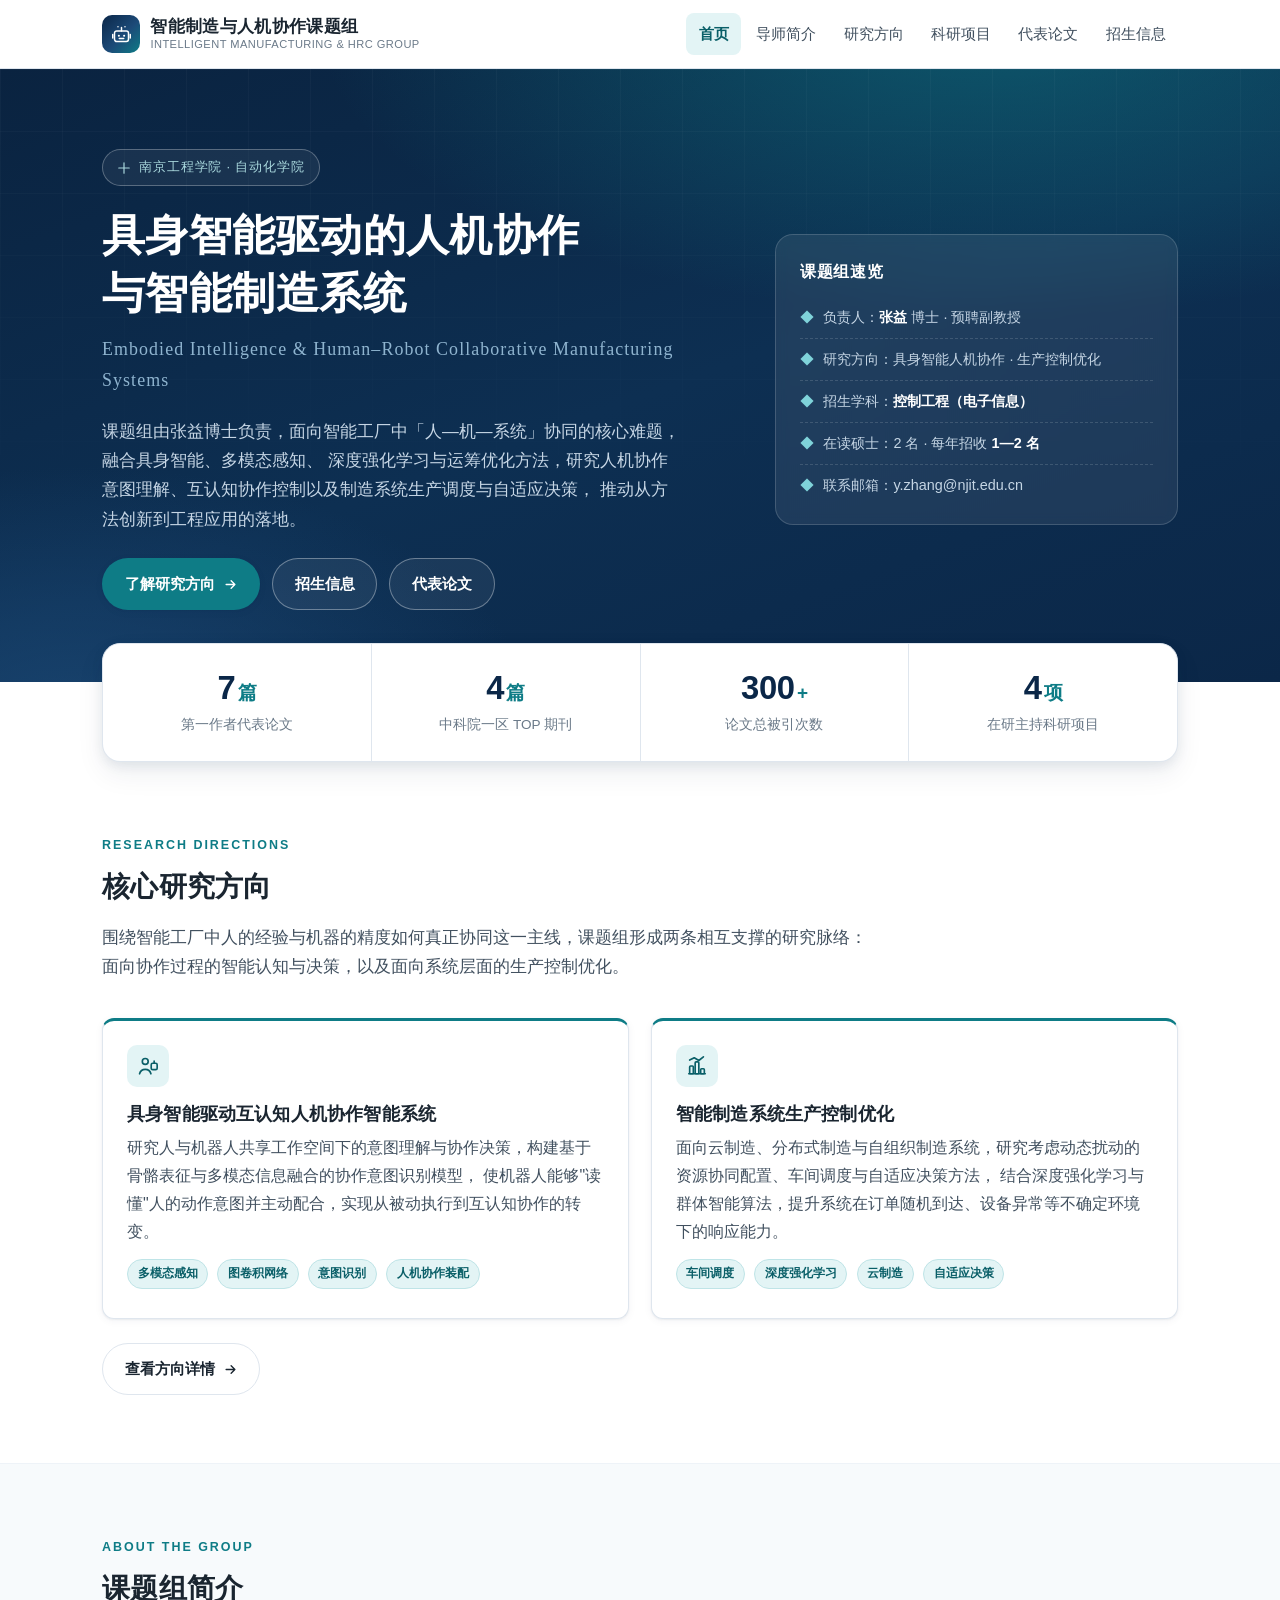
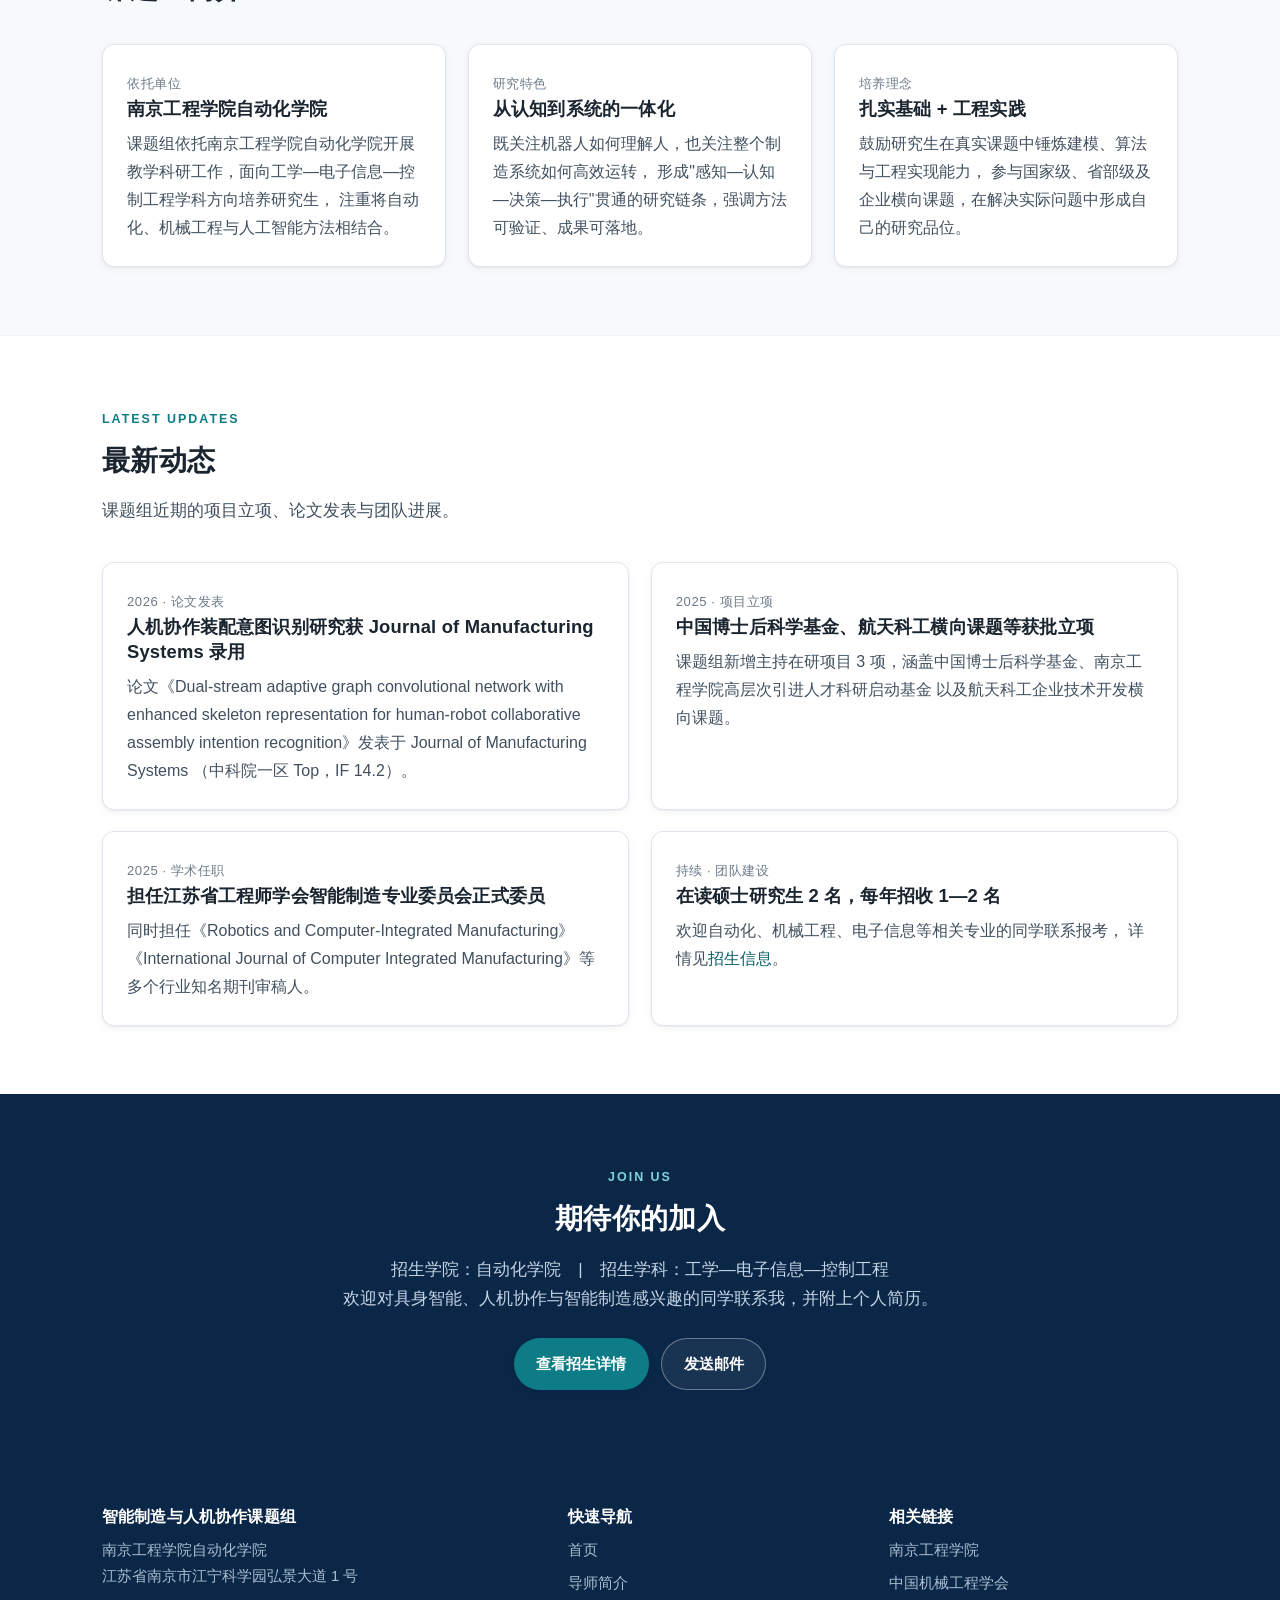
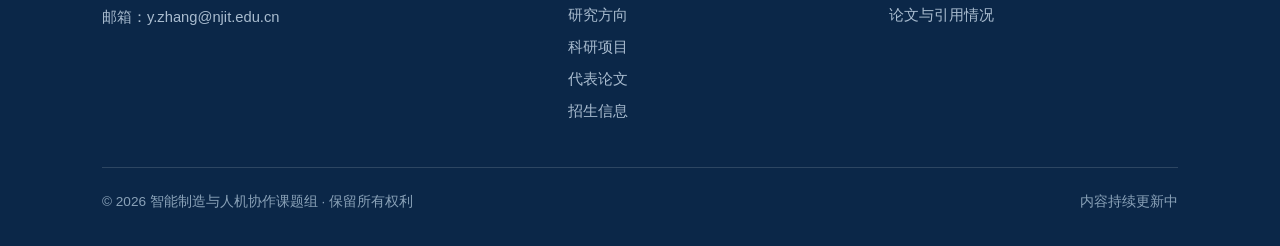
==== index.html @ e2186bc4 "初始化课题组网站：6 个页面、样式与脚本、GitHub Pages 部署配置" ====
<!DOCTYPE html>
<html lang="zh-CN">
<head>
<meta charset="UTF-8">
<meta name="viewport" content="width=device-width, initial-scale=1">
<title>智能制造与人机协作课题组 | 南京工程学院自动化学院</title>
<meta name="description" content="智能制造与人机协作课题组（南京工程学院自动化学院），面向具身智能驱动互认知人机协作智能系统与智能制造系统生产控制优化开展研究，由张益博士负责，每年招收硕士研究生1—2名。">
<meta name="keywords" content="张益,南京工程学院,自动化学院,具身智能,人机协作,智能制造,生产调度,研究生招生,控制工程">
<meta name="author" content="张益">
<link rel="icon" href="favicon.svg" type="image/svg+xml">
<meta name="theme-color" content="#0b2748">
<link rel="stylesheet" href="assets/css/style.css">
</head>
<body>

<a class="skip-link" href="#main">跳到主要内容</a>

<!-- ===================== 顶部导航 ===================== -->
<header class="site-header">
  <nav class="wrap nav" aria-label="主导航">
    <a class="brand" href="index.html">
      <span class="brand__mark" aria-hidden="true">
        <svg width="21" height="21" viewBox="0 0 24 24" fill="none" stroke="currentColor" stroke-width="1.7" stroke-linecap="round" stroke-linejoin="round">
          <rect x="4" y="8" width="16" height="12" rx="2.5"/>
          <path d="M12 8V4M8 3.2h0M16 3.2h0"/>
          <circle cx="9" cy="13.5" r="1.2" fill="currentColor" stroke="none"/>
          <circle cx="15" cy="13.5" r="1.2" fill="currentColor" stroke="none"/>
          <path d="M9.5 16.6h5"/>
          <path d="M2 12v4M22 12v4"/>
        </svg>
      </span>
      <span class="brand__text">
        <span class="brand__cn">智能制造与人机协作课题组</span>
        <span class="brand__en">Intelligent Manufacturing &amp; HRC Group</span>
      </span>
    </a>

    <button class="nav__toggle" type="button" aria-label="展开导航菜单" aria-expanded="false" aria-controls="site-menu">
      <svg width="22" height="22" viewBox="0 0 24 24" fill="none" stroke="currentColor" stroke-width="2" stroke-linecap="round" aria-hidden="true">
        <path d="M4 7h16M4 12h16M4 17h16"/>
      </svg>
    </button>

    <ul class="nav__list" id="site-menu">
      <li><a class="nav__link" href="index.html">首页</a></li>
      <li><a class="nav__link" href="advisor.html">导师简介</a></li>
      <li><a class="nav__link" href="research.html">研究方向</a></li>
      <li><a class="nav__link" href="projects.html">科研项目</a></li>
      <li><a class="nav__link" href="publications.html">代表论文</a></li>
      <li><a class="nav__link" href="join.html">招生信息</a></li>
    </ul>
  </nav>
</header>

<main id="main">

  <!-- ===================== Hero ===================== -->
  <section class="hero">
    <div class="hero__grid" aria-hidden="true"></div>
    <div class="wrap hero__inner">
      <div>
        <p class="hero__tag">
          <svg width="14" height="14" viewBox="0 0 24 24" fill="none" stroke="currentColor" stroke-width="2" stroke-linecap="round" aria-hidden="true"><path d="M12 3v18M3 12h18"/></svg>
          南京工程学院 · 自动化学院
        </p>

        <h1>具身智能驱动的人机协作<br>与智能制造系统</h1>
        <p class="hero__en">Embodied Intelligence &amp; Human–Robot Collaborative Manufacturing Systems</p>

        <p class="hero__desc">
          课题组由张益博士负责，面向智能工厂中「人—机—系统」协同的核心难题，融合具身智能、多模态感知、
          深度强化学习与运筹优化方法，研究人机协作意图理解、互认知协作控制以及制造系统生产调度与自适应决策，
          推动从方法创新到工程应用的落地。
        </p>

        <div class="btn-row">
          <a class="btn btn--primary" href="research.html">
            了解研究方向
            <svg width="15" height="15" viewBox="0 0 24 24" fill="none" stroke="currentColor" stroke-width="2.2" stroke-linecap="round" stroke-linejoin="round" aria-hidden="true"><path d="M5 12h14M13 6l6 6-6 6"/></svg>
          </a>
          <a class="btn btn--ghost" href="join.html">招生信息</a>
          <a class="btn btn--ghost" href="publications.html">代表论文</a>
        </div>
      </div>

      <aside class="hero__card" aria-label="课题组概览">
        <h2>课题组速览</h2>
        <ul>
          <li><span class="dot" aria-hidden="true">◆</span><span>负责人：<strong>张益</strong> 博士 · 预聘副教授</span></li>
          <li><span class="dot" aria-hidden="true">◆</span><span>研究方向：具身智能人机协作 · 生产控制优化</span></li>
          <li><span class="dot" aria-hidden="true">◆</span><span>招生学科：<strong>控制工程（电子信息）</strong></span></li>
          <li><span class="dot" aria-hidden="true">◆</span><span>在读硕士：2 名 · 每年招收 <strong>1—2 名</strong></span></li>
          <li><span class="dot" aria-hidden="true">◆</span><span>联系邮箱：y.zhang@njit.edu.cn</span></li>
        </ul>
      </aside>
    </div>
  </section>

  <!-- ===================== 数据条 ===================== -->
  <div class="wrap">
    <div class="stats">
      <div class="stat">
        <span class="stat__num">7<small>篇</small></span>
        <span class="stat__label">第一作者代表论文</span>
      </div>
      <div class="stat">
        <span class="stat__num">4<small>篇</small></span>
        <span class="stat__label">中科院一区 TOP 期刊</span>
      </div>
      <div class="stat">
        <span class="stat__num">300<small>+</small></span>
        <span class="stat__label">论文总被引次数</span>
      </div>
      <div class="stat">
        <span class="stat__num">4<small>项</small></span>
        <span class="stat__label">在研主持科研项目</span>
      </div>
    </div>
  </div>

  <!-- ===================== 研究方向 ===================== -->
  <section class="section" id="directions">
    <div class="wrap">
      <div class="section-head">
        <span class="eyebrow">Research Directions</span>
        <h2>核心研究方向</h2>
        <p class="lead">
          围绕智能工厂中人的经验与机器的精度如何真正协同这一主线，课题组形成两条相互支撑的研究脉络：
          面向协作过程的智能认知与决策，以及面向系统层面的生产控制优化。
        </p>
      </div>

      <div class="grid grid--2">
        <article class="card card--accent">
          <div class="card__icon" aria-hidden="true">
            <svg width="22" height="22" viewBox="0 0 24 24" fill="none" stroke="currentColor" stroke-width="1.8" stroke-linecap="round" stroke-linejoin="round">
              <circle cx="9" cy="7" r="3.2"/><path d="M2.8 20.5a6.4 6.4 0 0 1 12.4 0"/>
              <rect x="15.5" y="9" width="6.5" height="7" rx="1.6"/><path d="M18.7 9V6.5"/>
            </svg>
          </div>
          <h3>具身智能驱动互认知人机协作智能系统</h3>
          <p>
            研究人与机器人共享工作空间下的意图理解与协作决策，构建基于骨骼表征与多模态信息融合的协作意图识别模型，
            使机器人能够"读懂"人的动作意图并主动配合，实现从被动执行到互认知协作的转变。
          </p>
          <div>
            <span class="tag tag--accent">多模态感知</span>
            <span class="tag tag--accent">图卷积网络</span>
            <span class="tag tag--accent">意图识别</span>
            <span class="tag tag--accent">人机协作装配</span>
          </div>
        </article>

        <article class="card card--accent">
          <div class="card__icon" aria-hidden="true">
            <svg width="22" height="22" viewBox="0 0 24 24" fill="none" stroke="currentColor" stroke-width="1.8" stroke-linecap="round" stroke-linejoin="round">
              <path d="M3 20.5h18"/><rect x="4" y="12" width="4" height="8.5" rx="1"/>
              <rect x="10" y="7.5" width="4" height="13" rx="1"/><rect x="16" y="15" width="4" height="5.5" rx="1"/>
              <path d="M4 5.5l5-2.5 5 3 5-4"/>
            </svg>
          </div>
          <h3>智能制造系统生产控制优化</h3>
          <p>
            面向云制造、分布式制造与自组织制造系统，研究考虑动态扰动的资源协同配置、车间调度与自适应决策方法，
            结合深度强化学习与群体智能算法，提升系统在订单随机到达、设备异常等不确定环境下的响应能力。
          </p>
          <div>
            <span class="tag tag--accent">车间调度</span>
            <span class="tag tag--accent">深度强化学习</span>
            <span class="tag tag--accent">云制造</span>
            <span class="tag tag--accent">自适应决策</span>
          </div>
        </article>
      </div>

      <div class="btn-row">
        <a class="btn btn--ghost" href="research.html">
          查看方向详情
          <svg width="15" height="15" viewBox="0 0 24 24" fill="none" stroke="currentColor" stroke-width="2.2" stroke-linecap="round" stroke-linejoin="round" aria-hidden="true"><path d="M5 12h14M13 6l6 6-6 6"/></svg>
        </a>
      </div>
    </div>
  </section>

  <!-- ===================== 课题组简介 ===================== -->
  <section class="section section--soft">
    <div class="wrap">
      <div class="section-head">
        <span class="eyebrow">About the Group</span>
        <h2>课题组简介</h2>
      </div>

      <div class="grid grid--3">
        <article class="card">
          <span class="card__meta">依托单位</span>
          <h3>南京工程学院自动化学院</h3>
          <p>
            课题组依托南京工程学院自动化学院开展教学科研工作，面向工学—电子信息—控制工程学科方向培养研究生，
            注重将自动化、机械工程与人工智能方法相结合。
          </p>
        </article>

        <article class="card">
          <span class="card__meta">研究特色</span>
          <h3>从认知到系统的一体化</h3>
          <p>
            既关注机器人如何理解人，也关注整个制造系统如何高效运转，
            形成"感知—认知—决策—执行"贯通的研究链条，强调方法可验证、成果可落地。
          </p>
        </article>

        <article class="card">
          <span class="card__meta">培养理念</span>
          <h3>扎实基础 + 工程实践</h3>
          <p>
            鼓励研究生在真实课题中锤炼建模、算法与工程实现能力，
            参与国家级、省部级及企业横向课题，在解决实际问题中形成自己的研究品位。
          </p>
        </article>
      </div>
    </div>
  </section>

  <!-- ===================== 最新动态 ===================== -->
  <section class="section" id="news">
    <div class="wrap">
      <div class="section-head">
        <span class="eyebrow">Latest Updates</span>
        <h2>最新动态</h2>
        <p class="lead">课题组近期的项目立项、论文发表与团队进展。</p>
      </div>

      <div class="grid grid--2">
        <article class="card">
          <span class="card__meta">2026 · 论文发表</span>
          <h3>人机协作装配意图识别研究获 Journal of Manufacturing Systems 录用</h3>
          <p>
            论文《Dual-stream adaptive graph convolutional network with enhanced skeleton representation for
            human-robot collaborative assembly intention recognition》发表于 Journal of Manufacturing Systems
            （中科院一区 Top，IF 14.2）。
          </p>
        </article>

        <article class="card">
          <span class="card__meta">2025 · 项目立项</span>
          <h3>中国博士后科学基金、航天科工横向课题等获批立项</h3>
          <p>
            课题组新增主持在研项目 3 项，涵盖中国博士后科学基金、南京工程学院高层次引进人才科研启动基金
            以及航天科工企业技术开发横向课题。
          </p>
        </article>

        <article class="card">
          <span class="card__meta">2025 · 学术任职</span>
          <h3>担任江苏省工程师学会智能制造专业委员会正式委员</h3>
          <p>
            同时担任《Robotics and Computer-Integrated Manufacturing》《International Journal of
            Computer Integrated Manufacturing》等多个行业知名期刊审稿人。
          </p>
        </article>

        <article class="card">
          <span class="card__meta">持续 · 团队建设</span>
          <h3>在读硕士研究生 2 名，每年招收 1—2 名</h3>
          <p>
            欢迎自动化、机械工程、电子信息等相关专业的同学联系报考，
            详情见<a href="join.html">招生信息</a>。
          </p>
        </article>
      </div>
    </div>
  </section>

  <!-- ===================== 招生 CTA ===================== -->
  <section class="section section--navy">
    <div class="wrap" style="text-align:center; max-width:820px;">
      <span class="eyebrow">Join Us</span>
      <h2>期待你的加入</h2>
      <p class="lead">
        招生学院：自动化学院　|　招生学科：工学—电子信息—控制工程<br>
        欢迎对具身智能、人机协作与智能制造感兴趣的同学联系我，并附上个人简历。
      </p>
      <div class="btn-row" style="justify-content:center;">
        <a class="btn btn--primary" href="join.html">查看招生详情</a>
        <a class="btn btn--ghost" href="mailto:y.zhang@njit.edu.cn">发送邮件</a>
      </div>
    </div>
  </section>

</main>

<!-- ===================== 页脚 ===================== -->
<footer class="site-footer">
  <div class="wrap">
    <div class="footer__grid">
      <div>
        <h3>智能制造与人机协作课题组</h3>
        <p>
          南京工程学院自动化学院<br>
          江苏省南京市江宁科学园弘景大道 1 号
        </p>
        <p>
          邮箱：<a href="mailto:y.zhang@njit.edu.cn">y.zhang@njit.edu.cn</a>
        </p>
      </div>

      <div>
        <h3>快速导航</h3>
        <ul>
          <li><a href="index.html">首页</a></li>
          <li><a href="advisor.html">导师简介</a></li>
          <li><a href="research.html">研究方向</a></li>
          <li><a href="projects.html">科研项目</a></li>
          <li><a href="publications.html">代表论文</a></li>
          <li><a href="join.html">招生信息</a></li>
        </ul>
      </div>

      <div>
        <h3>相关链接</h3>
        <ul>
          <li><a href="https://www.njit.edu.cn" target="_blank" rel="noopener">南京工程学院</a></li>
          <li><a href="https://www.cmes.org" target="_blank" rel="noopener">中国机械工程学会</a></li>
          <li><a href="publications.html">论文与引用情况</a></li>
        </ul>
      </div>
    </div>

    <div class="footer__bottom">
      <span>© <span data-year>2025</span> 智能制造与人机协作课题组 · 保留所有权利</span>
      <span>内容持续更新中</span>
    </div>
  </div>
</footer>

<script src="assets/js/main.js"></script>
</body>
</html>
---- assets/css/style.css ----
/* ==========================================================================
   课题组介绍网站 — 共享样式
   ========================================================================== */

:root {
  --navy: #0b2748;
  --navy-800: #12375f;
  --navy-700: #1c4a78;
  --navy-50: #f4f8fc;
  --accent: #0e7c86;
  --accent-dark: #0a5f68;
  --accent-soft: #e3f4f5;
  --gold: #b8860b;
  --ink: #1a2530;
  --body: #41505f;
  --muted: #6b7a89;
  --line: #dfe6ee;
  --line-soft: #eef3f8;
  --bg: #ffffff;
  --bg-soft: #f7fafc;
  --radius: 12px;
  --radius-lg: 18px;
  --shadow-sm: 0 1px 2px rgba(11, 39, 72, .06), 0 2px 8px rgba(11, 39, 72, .05);
  --shadow-md: 0 4px 12px rgba(11, 39, 72, .08), 0 12px 28px rgba(11, 39, 72, .07);
  --wrap: 1120px;
  --sans: "Segoe UI", "Microsoft YaHei", "PingFang SC", "Hiragino Sans GB",
          "Helvetica Neue", Arial, sans-serif;
  --serif: "Times New Roman", "Songti SC", "SimSun", Georgia, serif;
}

* { box-sizing: border-box; }

html {
  scroll-behavior: smooth;
  scroll-padding-top: 90px;
}

body {
  margin: 0;
  font-family: var(--sans);
  font-size: 16px;
  line-height: 1.75;
  color: var(--body);
  background: var(--bg);
  -webkit-font-smoothing: antialiased;
  text-rendering: optimizeLegibility;
}

h1, h2, h3, h4 {
  color: var(--ink);
  line-height: 1.35;
  margin: 0 0 .6em;
  font-weight: 700;
  letter-spacing: .01em;
}

h1 { font-size: clamp(1.9rem, 4vw, 2.7rem); }
h2 { font-size: clamp(1.35rem, 2.4vw, 1.75rem); }
h3 { font-size: 1.15rem; }
h4 { font-size: 1rem; }

p { margin: 0 0 1em; }

a {
  color: var(--accent-dark);
  text-decoration: none;
  transition: color .18s ease;
}

a:hover { color: var(--navy-700); }

ul, ol { margin: 0 0 1em; padding-left: 1.35em; }
li { margin-bottom: .4em; }

img { max-width: 100%; height: auto; display: block; }

hr {
  border: 0;
  border-top: 1px solid var(--line);
  margin: 2.5rem 0;
}

:focus-visible {
  outline: 3px solid var(--accent);
  outline-offset: 2px;
  border-radius: 4px;
}

.skip-link {
  position: absolute;
  left: -9999px;
  top: 0;
  z-index: 999;
  background: var(--navy);
  color: #fff;
  padding: .7rem 1.1rem;
  border-radius: 0 0 8px 0;
}
.skip-link:focus { left: 0; color: #fff; }

/* ---------- 布局 ---------- */

.wrap {
  width: 100%;
  max-width: var(--wrap);
  margin: 0 auto;
  padding: 0 22px;
}

.section { padding: 4.25rem 0; }
.section--soft { background: var(--bg-soft); border-top: 1px solid var(--line-soft); border-bottom: 1px solid var(--line-soft); }
.section--navy { background: var(--navy); color: #cfdcea; }
.section--navy h1, .section--navy h2, .section--navy h3 { color: #fff; }

.section-head {
  max-width: 780px;
  margin-bottom: 2.25rem;
}

.eyebrow {
  display: inline-block;
  font-size: .78rem;
  font-weight: 700;
  letter-spacing: .16em;
  text-transform: uppercase;
  color: var(--accent);
  margin-bottom: .7rem;
}
.section--navy .eyebrow { color: #7fd3da; }

.lead {
  font-size: 1.06rem;
  color: var(--body);
}
.section--navy .lead { color: #c3d3e3; }

.section-head p:last-child { margin-bottom: 0; }

/* ---------- 顶部导航 ---------- */

.site-header {
  position: sticky;
  top: 0;
  z-index: 100;
  background: rgba(255, 255, 255, .92);
  backdrop-filter: saturate(160%) blur(10px);
  border-bottom: 1px solid var(--line);
}

.nav {
  display: flex;
  align-items: center;
  justify-content: space-between;
  gap: 1rem;
  min-height: 68px;
}

.brand {
  display: flex;
  align-items: center;
  gap: .65rem;
  color: var(--ink);
  font-weight: 700;
  flex-shrink: 0;
}
.brand:hover { color: var(--navy-700); }

.brand__mark {
  width: 38px;
  height: 38px;
  flex: 0 0 38px;
  display: grid;
  place-items: center;
  border-radius: 10px;
  background: linear-gradient(135deg, var(--navy) 0%, var(--navy-700) 55%, var(--accent) 100%);
  color: #fff;
}

.brand__text { display: flex; flex-direction: column; line-height: 1.2; }
.brand__cn { font-size: 1.06rem; letter-spacing: .02em; }
.brand__en {
  font-size: .695rem;
  font-weight: 500;
  color: var(--muted);
  letter-spacing: .04em;
  text-transform: uppercase;
}

.nav__list {
  display: flex;
  align-items: center;
  gap: .15rem;
  list-style: none;
  margin: 0;
  padding: 0;
}
.nav__list li { margin: 0; }

.nav__link {
  display: block;
  padding: .5rem .78rem;
  border-radius: 8px;
  font-size: .94rem;
  font-weight: 500;
  color: var(--body);
  white-space: nowrap;
}
.nav__link:hover { background: var(--navy-50); color: var(--navy-700); }
.nav__link[aria-current="page"] {
  color: var(--accent-dark);
  background: var(--accent-soft);
  font-weight: 700;
}

.nav__toggle {
  display: none;
  width: 44px;
  height: 44px;
  border: 1px solid var(--line);
  border-radius: 10px;
  background: #fff;
  color: var(--ink);
  cursor: pointer;
  padding: 0;
  place-items: center;
}
.nav__toggle:hover { background: var(--navy-50); }

/* ---------- 按钮 ---------- */

.btn {
  display: inline-flex;
  align-items: center;
  gap: .5rem;
  padding: .72rem 1.35rem;
  border-radius: 999px;
  font-size: .95rem;
  font-weight: 600;
  border: 1px solid transparent;
  cursor: pointer;
  transition: transform .16s ease, background .2s ease, color .2s ease, box-shadow .2s ease;
  white-space: nowrap;
}
.btn:hover { transform: translateY(-1px); }

.btn--primary { background: var(--accent); color: #fff; box-shadow: var(--shadow-sm); }
.btn--primary:hover { background: var(--accent-dark); color: #fff; box-shadow: var(--shadow-md); }

.btn--ghost { border-color: var(--line); color: var(--ink); background: #fff; }
.btn--ghost:hover { border-color: var(--accent); color: var(--accent-dark); background: var(--accent-soft); }

.section--navy .btn--ghost,
.hero .btn--ghost { border-color: rgba(255,255,255,.35); color: #fff; background: rgba(255,255,255,.06); }
.section--navy .btn--ghost:hover,
.hero .btn--ghost:hover { background: rgba(255,255,255,.16); color: #fff; border-color: rgba(255,255,255,.6); }

.btn-row { display: flex; flex-wrap: wrap; gap: .75rem; margin-top: 1.5rem; }

/* ---------- 首页 Hero ---------- */

.hero {
  position: relative;
  overflow: hidden;
  color: #dbe6f0;
  background:
    radial-gradient(1100px 480px at 78% -8%, rgba(14, 124, 134, .55) 0%, rgba(14, 124, 134, 0) 62%),
    radial-gradient(760px 420px at 6% 106%, rgba(28, 74, 120, .75) 0%, rgba(28, 74, 120, 0) 60%),
    linear-gradient(160deg, #0a2340 0%, #0d2f52 52%, #0b2748 100%);
  padding: 5rem 0 4.5rem;
}

.hero__grid {
  position: absolute;
  inset: 0;
  background-image:
    linear-gradient(rgba(255,255,255,.045) 1px, transparent 1px),
    linear-gradient(90deg, rgba(255,255,255,.045) 1px, transparent 1px);
  background-size: 62px 62px;
  mask-image: linear-gradient(180deg, rgba(0,0,0,.7), transparent 78%);
  -webkit-mask-image: linear-gradient(180deg, rgba(0,0,0,.7), transparent 78%);
  pointer-events: none;
}

.hero__inner { position: relative; display: grid; grid-template-columns: minmax(0, 1.55fr) minmax(0, 1fr); gap: 3rem; align-items: center; }

.hero__tag {
  display: inline-flex;
  align-items: center;
  gap: .5rem;
  padding: .38rem .9rem;
  margin-bottom: 1.25rem;
  border: 1px solid rgba(255,255,255,.28);
  border-radius: 999px;
  font-size: .82rem;
  letter-spacing: .06em;
  color: #a9d8dd;
  background: rgba(255,255,255,.06);
}

.hero h1 { color: #fff; margin-bottom: 1rem; }
.hero__en {
  font-family: var(--serif);
  font-size: clamp(.95rem, 1.7vw, 1.12rem);
  letter-spacing: .06em;
  color: #8fb4cf;
  margin: -.3rem 0 1.25rem;
}
.hero__desc { font-size: 1.05rem; color: #c6d6e5; max-width: 62ch; margin-bottom: 0; }

.hero__card {
  background: rgba(255,255,255,.075);
  border: 1px solid rgba(255,255,255,.16);
  border-radius: var(--radius-lg);
  padding: 1.6rem 1.5rem;
  backdrop-filter: blur(6px);
}
.hero__card h2 { font-size: 1.02rem; color: #fff; margin-bottom: .9rem; letter-spacing: .05em; }
.hero__card ul { list-style: none; margin: 0; padding: 0; }
.hero__card li {
  display: flex;
  gap: .6rem;
  align-items: flex-start;
  font-size: .9rem;
  color: #c6d6e5;
  padding: .5rem 0;
  border-bottom: 1px dashed rgba(255,255,255,.14);
  margin: 0;
}
.hero__card li:last-child { border-bottom: 0; padding-bottom: 0; }
.hero__card li strong { color: #fff; font-weight: 600; }
.hero__card .dot { color: #7fd3da; line-height: 1.75; }

/* ---------- 数据条 ---------- */

.stats {
  display: grid;
  grid-template-columns: repeat(4, minmax(0, 1fr));
  gap: 1px;
  background: var(--line);
  border: 1px solid var(--line);
  border-radius: var(--radius-lg);
  overflow: hidden;
  margin-top: -2.4rem;
  position: relative;
  z-index: 2;
  box-shadow: var(--shadow-md);
}
.stat { background: #fff; padding: 1.5rem 1.25rem; text-align: center; }
.stat__num {
  display: block;
  font-size: clamp(1.6rem, 3vw, 2.05rem);
  font-weight: 700;
  color: var(--navy);
  line-height: 1.2;
  letter-spacing: -.01em;
}
.stat__num small { font-size: .58em; font-weight: 600; color: var(--accent); margin-left: .12em; }
.stat__label { display: block; font-size: .85rem; color: var(--muted); margin-top: .35rem; }

/* 卡片内复用数据样式时，确保居中 */
.card > .stat__num,
.card > .stat__label { display: block; text-align: center; }

/* ---------- 通用卡片网格 ---------- */

.grid { display: grid; gap: 1.35rem; }
.grid--2 { grid-template-columns: repeat(2, minmax(0, 1fr)); }
.grid--3 { grid-template-columns: repeat(3, minmax(0, 1fr)); }
.grid--4 { grid-template-columns: repeat(4, minmax(0, 1fr)); }

.card {
  background: #fff;
  border: 1px solid var(--line);
  border-radius: var(--radius);
  padding: 1.5rem;
  box-shadow: var(--shadow-sm);
  transition: transform .18s ease, box-shadow .18s ease, border-color .18s ease;
}
.card:hover { transform: translateY(-3px); box-shadow: var(--shadow-md); border-color: #cfdce8; }
.card h3 { margin-bottom: .5rem; }
.card p { margin-bottom: .75rem; }
.card p:last-child, .card ul:last-child { margin-bottom: 0; }
.card__icon {
  width: 42px;
  height: 42px;
  display: grid;
  place-items: center;
  border-radius: 10px;
  background: var(--accent-soft);
  color: var(--accent-dark);
  margin-bottom: .9rem;
}
.card--accent { border-top: 3px solid var(--accent); }

.card__meta {
  font-size: .82rem;
  color: var(--muted);
  letter-spacing: .04em;
  text-transform: uppercase;
  margin-bottom: .35rem;
}

.tag {
  display: inline-block;
  padding: .2rem .6rem;
  margin: 0 .3rem .35rem 0;
  border-radius: 999px;
  font-size: .76rem;
  font-weight: 600;
  background: var(--navy-50);
  color: var(--navy-700);
  border: 1px solid #dbe6f1;
}
.tag--accent { background: var(--accent-soft); color: var(--accent-dark); border-color: #bfe4e7; }
.tag--gold { background: #fdf6e3; color: #8a6508; border-color: #f0e0b4; }

/* ---------- 页面标题区 ---------- */

.page-hero {
  background:
    radial-gradient(820px 320px at 84% -20%, rgba(14,124,134,.45), rgba(14,124,134,0) 65%),
    linear-gradient(150deg, #0a2340 0%, #12375f 100%);
  color: #cfdcea;
  padding: 3.6rem 0 3rem;
}
.page-hero h1 { color: #fff; margin-bottom: .55rem; }
.page-hero p { color: #b9cbdd; font-size: 1.03rem; margin-bottom: 0; max-width: 70ch; }
.page-hero .eyebrow { color: #7fd3da; }

.crumb { font-size: .85rem; color: #8fb4cf; margin-bottom: 1rem; }
.crumb a { color: #8fb4cf; }
.crumb a:hover { color: #fff; }

/* ---------- 导师简介 ---------- */

.profile { display: grid; grid-template-columns: minmax(0, 1fr) 290px; gap: 3rem; align-items: start; }

.profile__name { display: flex; align-items: baseline; flex-wrap: wrap; gap: .8rem; margin-bottom: .35rem; }
.profile__name h1 { margin: 0; }
.profile__name span { font-size: 1rem; color: var(--muted); letter-spacing: .05em; }
.profile__title { font-size: 1.05rem; font-weight: 600; color: var(--accent-dark); margin-bottom: 1.35rem; }

.aside-card {
  border: 1px solid var(--line);
  border-radius: var(--radius);
  padding: 1.35rem;
  background: var(--bg-soft);
  margin-bottom: 1.25rem;
}
.aside-card h3 {
  font-size: .82rem;
  letter-spacing: .14em;
  text-transform: uppercase;
  color: var(--muted);
  margin-bottom: .85rem;
}
.aside-card ul { list-style: none; margin: 0; padding: 0; }
.aside-card li {
  font-size: .9rem;
  padding: .45rem 0;
  border-bottom: 1px dashed var(--line);
  margin: 0;
  display: grid;
  grid-template-columns: auto minmax(0, 1fr);
  gap: .8rem;
}
.aside-card li:last-child { border-bottom: 0; padding-bottom: 0; }
.aside-card li > span:first-child { color: var(--muted); white-space: nowrap; }
.aside-card li > span:last-child { text-align: right; color: var(--ink); }

/* ---------- 时间轴 ---------- */

.timeline { list-style: none; margin: 0; padding: 0 0 0 1.5rem; border-left: 2px solid var(--line); }
.timeline li { position: relative; padding: 0 0 1.5rem 1.35rem; margin: 0; }
.timeline li:last-child { padding-bottom: 0; }
.timeline li::before {
  content: "";
  position: absolute;
  left: -1.95rem;
  top: .55rem;
  width: 11px;
  height: 11px;
  border-radius: 50%;
  background: #fff;
  border: 3px solid var(--accent);
}
.timeline__year { display: block; font-weight: 700; color: var(--navy); font-size: .92rem; letter-spacing: .03em; }
.timeline__text { display: block; font-size: .95rem; }
.timeline__text em { color: var(--muted); font-style: normal; font-size: .88rem; }

/* ---------- 论文列表 ---------- */

.pub-filters {
  display: flex;
  flex-wrap: wrap;
  gap: .5rem;
  margin-bottom: 1.75rem;
}

.pub-list { list-style: none; margin: 0; padding: 0; counter-reset: pub; }

.pub {
  counter-increment: pub;
  position: relative;
  padding: 1.35rem 1.5rem 1.35rem 3.6rem;
  border: 1px solid var(--line);
  border-radius: var(--radius);
  background: #fff;
  margin-bottom: 1rem;
  box-shadow: var(--shadow-sm);
  transition: border-color .18s ease, box-shadow .18s ease;
}
.pub:hover { border-color: #cfdce8; box-shadow: var(--shadow-md); }
.pub::before {
  content: "[" counter(pub) "]";
  position: absolute;
  left: 1.4rem;
  top: 1.35rem;
  font-family: var(--serif);
  font-weight: 700;
  color: var(--accent);
  font-size: .95rem;
}

.pub__title { font-weight: 600; color: var(--ink); display: block; margin-bottom: .35rem; }
.pub__authors { display: block; font-size: .92rem; color: var(--body); margin-bottom: .3rem; }
.pub__authors b { color: var(--navy); font-weight: 700; }
.pub__venue { display: block; font-size: .92rem; color: var(--muted); font-style: italic; margin-bottom: .55rem; }
.pub__badges { display: flex; flex-wrap: wrap; gap: .35rem; }

/* ---------- 项目 ---------- */

.proj-list { display: grid; gap: 1rem; }
.proj {
  display: grid;
  grid-template-columns: 88px minmax(0, 1fr);
  gap: 1.35rem;
  align-items: start;
  padding: 1.35rem 1.5rem;
  border: 1px solid var(--line);
  border-radius: var(--radius);
  background: #fff;
  box-shadow: var(--shadow-sm);
}
.proj__no {
  font-family: var(--serif);
  font-size: 1.5rem;
  font-weight: 700;
  color: #cddbe8;
  line-height: 1;
  padding-top: .2rem;
  letter-spacing: -.02em;
}
.proj__title { font-weight: 600; color: var(--ink); font-size: 1.05rem; margin-bottom: .5rem; }
.proj__meta { display: flex; flex-wrap: wrap; gap: .35rem; }
.proj--done .proj__no { color: #d9e2ea; }
.proj--done .proj__title { color: #47576a; }

/* ---------- 招生 ---------- */

.callout {
  border: 1px solid #bfe4e7;
  background: linear-gradient(180deg, #f0fbfb 0%, #ffffff 100%);
  border-left: 4px solid var(--accent);
  border-radius: var(--radius);
  padding: 1.75rem;
}
.callout h3 { margin-bottom: .6rem; }

.email {
  display: inline-flex;
  align-items: center;
  gap: .5rem;
  font-family: var(--serif);
  font-size: 1.08rem;
  font-weight: 700;
  letter-spacing: .02em;
  color: var(--navy);
  background: #fff;
  border: 1px solid var(--line);
  border-radius: 999px;
  padding: .6rem 1.2rem;
  margin-top: .5rem;
}
.email:hover { border-color: var(--accent); color: var(--accent-dark); background: var(--accent-soft); }

.checklist { list-style: none; margin: 1.25rem 0 0; padding: 0; }
.checklist li { position: relative; padding-left: 1.75rem; margin-bottom: .6rem; }
.checklist li::before {
  content: "";
  position: absolute;
  left: .25rem;
  top: .62rem;
  width: .5rem;
  height: .5rem;
  border-radius: 50%;
  background: var(--accent);
}

/* ---------- 提示条 ---------- */

.note {
  border: 1px dashed #d8c48a;
  background: #fffdf5;
  border-radius: var(--radius);
  padding: 1rem 1.25rem;
  font-size: .92rem;
  color: #6b5a2a;
}
.note strong { color: #8a6508; }

/* ---------- 页脚 ---------- */

.site-footer {
  background: var(--navy);
  color: #a9bccf;
  padding: 3rem 0 2rem;
  font-size: .92rem;
}
.site-footer h3 { color: #fff; font-size: 1rem; margin-bottom: .7rem; }
.footer__grid { display: grid; grid-template-columns: minmax(0, 1.5fr) minmax(0, 1fr) minmax(0, 1fr); gap: 2rem; }
.site-footer a { color: #a9bccf; }
.site-footer a:hover { color: #fff; }
.site-footer ul { list-style: none; margin: 0; padding: 0; }
.site-footer li { margin-bottom: .4rem; }
.footer__bottom {
  margin-top: 2.25rem;
  padding-top: 1.35rem;
  border-top: 1px solid rgba(255,255,255,.14);
  display: flex;
  flex-wrap: wrap;
  gap: .6rem 1.2rem;
  justify-content: space-between;
  font-size: .85rem;
  color: #8aa2b8;
}

/* ---------- 响应式 ---------- */

@media (max-width: 1000px) {
  .hero__inner { grid-template-columns: 1fr; gap: 2rem; }
  .profile { grid-template-columns: 1fr; gap: 2rem; }
  .grid--4 { grid-template-columns: repeat(2, minmax(0, 1fr)); }
}

@media (max-width: 860px) {
  .nav__toggle { display: grid; }

  .nav__list {
    position: absolute;
    left: 0;
    right: 0;
    top: 100%;
    flex-direction: column;
    align-items: stretch;
    gap: 0;
    padding: .5rem 14px 1rem;
    background: #fff;
    border-bottom: 1px solid var(--line);
    box-shadow: var(--shadow-md);
    display: none;
  }
  .nav__list.is-open { display: flex; }
  .nav__link { padding: .75rem .8rem; font-size: 1rem; }

  .stats { grid-template-columns: repeat(2, minmax(0, 1fr)); margin-top: -1.6rem; }
  .grid--2, .grid--3 { grid-template-columns: 1fr; }
  .footer__grid { grid-template-columns: 1fr; gap: 1.5rem; }
  .section { padding: 3rem 0; }
  .hero { padding: 3.5rem 0 3.5rem; }
  .page-hero { padding: 2.6rem 0 2.2rem; }
}

@media (max-width: 560px) {
  body { font-size: 15.5px; }
  .grid--4 { grid-template-columns: 1fr; }
  .proj { grid-template-columns: 1fr; gap: .5rem; }
  .proj__no { font-size: 1.15rem; padding-top: 0; }
  .pub { padding: 3.1rem 1.15rem 1.25rem; }
  .pub::before { top: 1.1rem; left: 1.15rem; }
  .brand__en { display: none; }
}

@media print {
  .site-header, .site-footer, .nav__toggle, .btn-row, .pub-filters { display: none !important; }
  body { font-size: 12pt; color: #000; }
  .card, .pub, .proj { box-shadow: none; break-inside: avoid; }
}
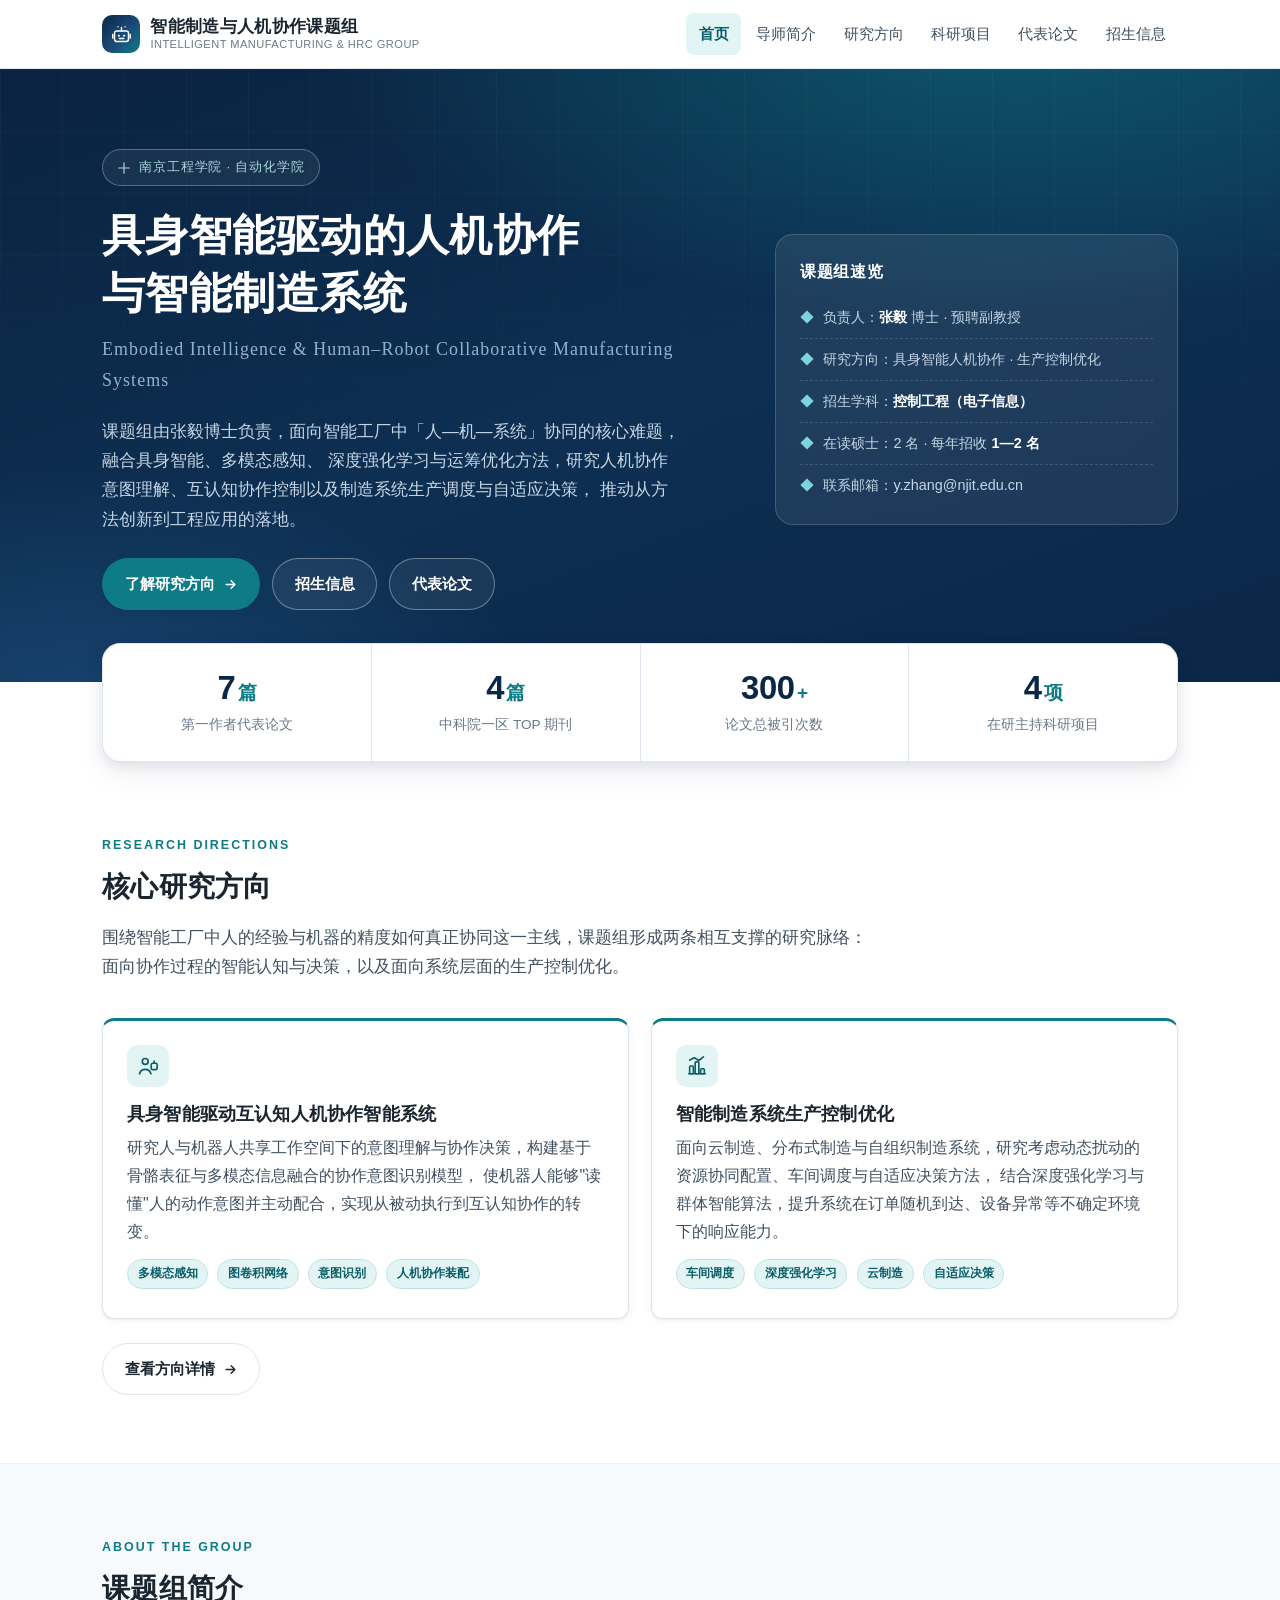
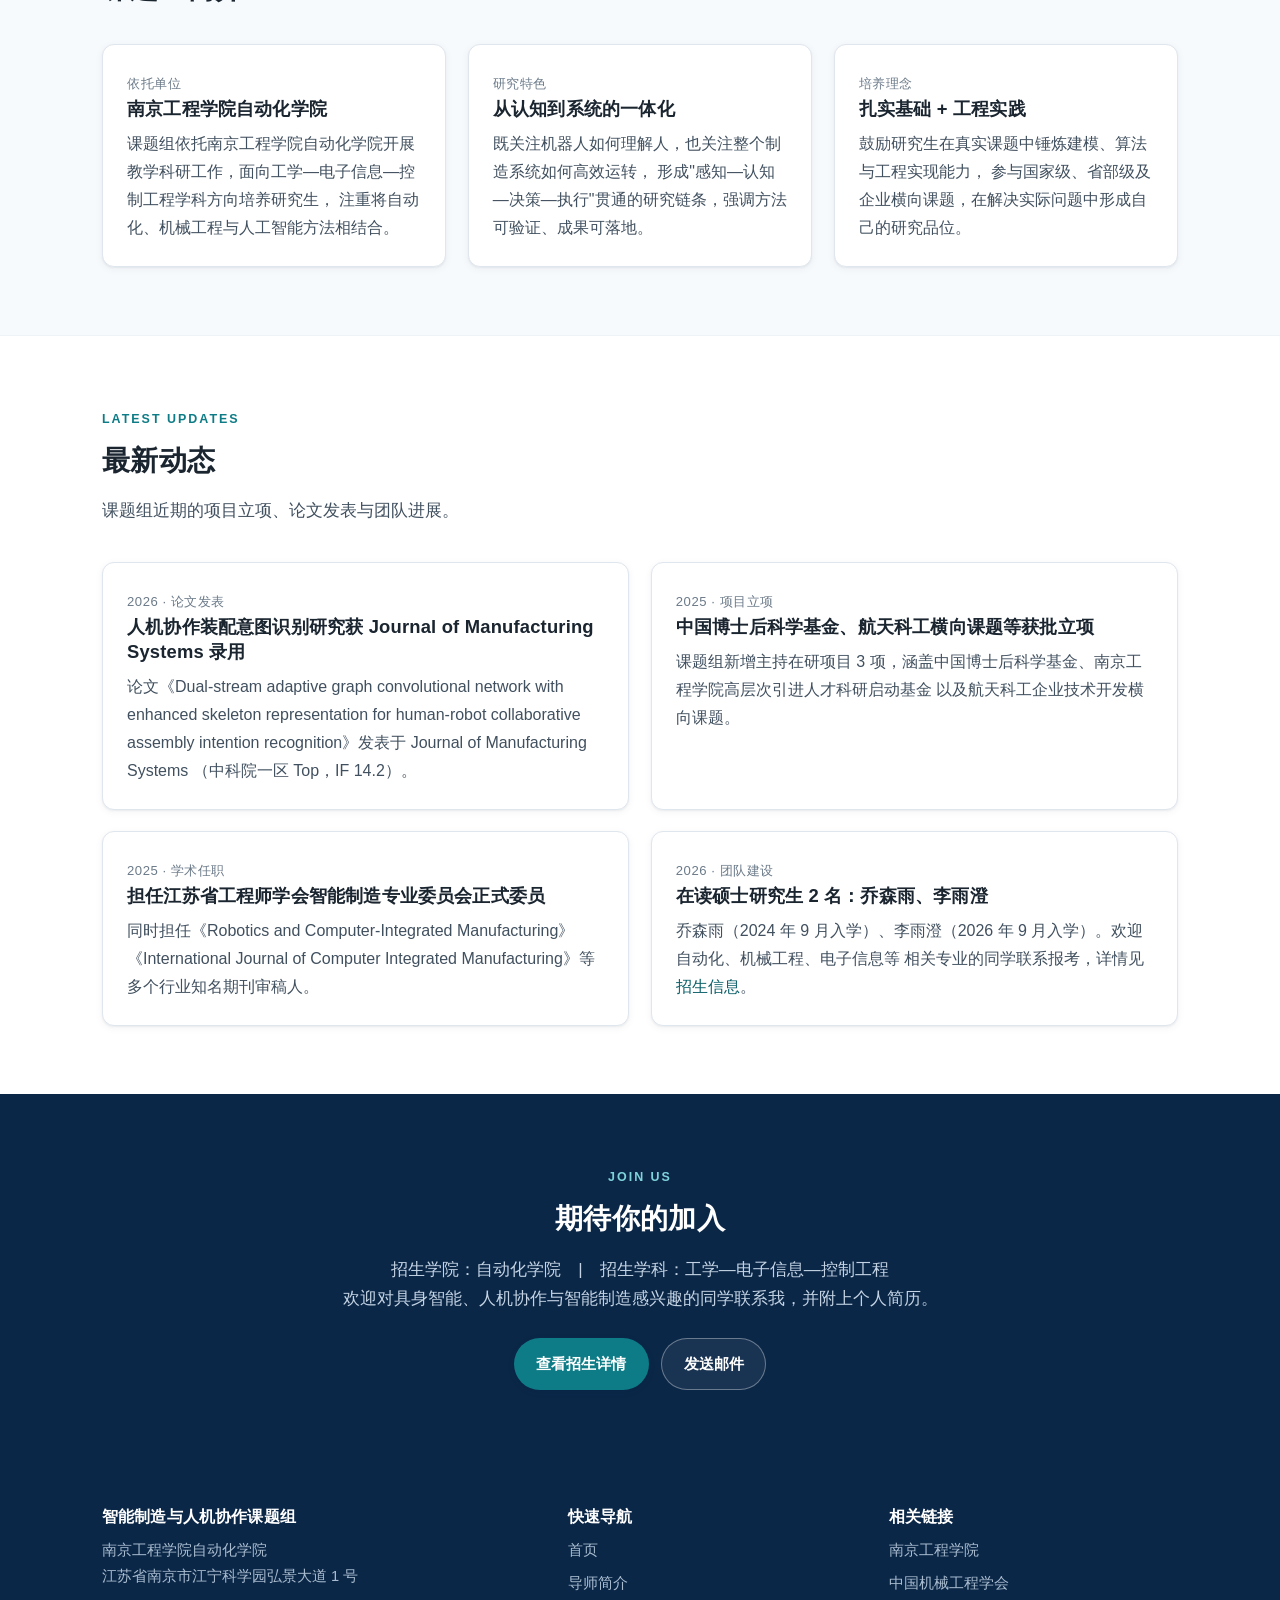
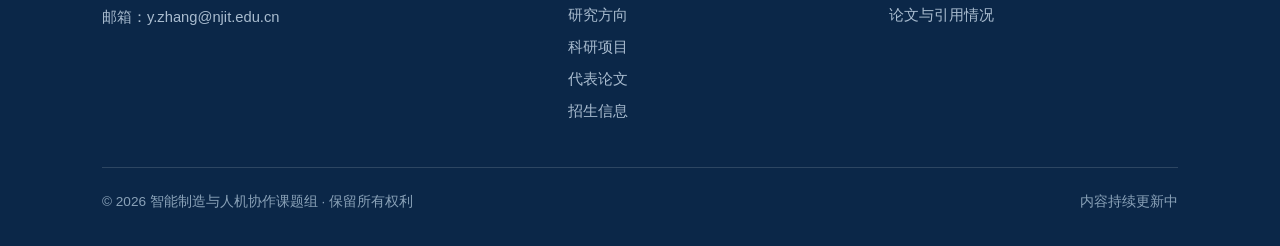
==== commit 5abc8c57: "更正导师姓名为张毅，补充在读研究生信息（乔森雨、李雨澄）" ====
--- a/index.html
+++ b/index.html
@@ -4,9 +4,9 @@
 <meta charset="UTF-8">
 <meta name="viewport" content="width=device-width, initial-scale=1">
 <title>智能制造与人机协作课题组 | 南京工程学院自动化学院</title>
-<meta name="description" content="智能制造与人机协作课题组（南京工程学院自动化学院），面向具身智能驱动互认知人机协作智能系统与智能制造系统生产控制优化开展研究，由张益博士负责，每年招收硕士研究生1—2名。">
-<meta name="keywords" content="张益,南京工程学院,自动化学院,具身智能,人机协作,智能制造,生产调度,研究生招生,控制工程">
-<meta name="author" content="张益">
+<meta name="description" content="智能制造与人机协作课题组（南京工程学院自动化学院），面向具身智能驱动互认知人机协作智能系统与智能制造系统生产控制优化开展研究，由张毅博士负责，每年招收硕士研究生1—2名。">
+<meta name="keywords" content="张毅,南京工程学院,自动化学院,具身智能,人机协作,智能制造,生产调度,研究生招生,控制工程">
+<meta name="author" content="张毅">
 <link rel="icon" href="favicon.svg" type="image/svg+xml">
 <meta name="theme-color" content="#0b2748">
 <link rel="stylesheet" href="assets/css/style.css">
@@ -68,7 +68,7 @@
         <p class="hero__en">Embodied Intelligence &amp; Human–Robot Collaborative Manufacturing Systems</p>
 
         <p class="hero__desc">
-          课题组由张益博士负责，面向智能工厂中「人—机—系统」协同的核心难题，融合具身智能、多模态感知、
+          课题组由张毅博士负责，面向智能工厂中「人—机—系统」协同的核心难题，融合具身智能、多模态感知、
           深度强化学习与运筹优化方法，研究人机协作意图理解、互认知协作控制以及制造系统生产调度与自适应决策，
           推动从方法创新到工程应用的落地。
         </p>
@@ -86,7 +86,7 @@
       <aside class="hero__card" aria-label="课题组概览">
         <h2>课题组速览</h2>
         <ul>
-          <li><span class="dot" aria-hidden="true">◆</span><span>负责人：<strong>张益</strong> 博士 · 预聘副教授</span></li>
+          <li><span class="dot" aria-hidden="true">◆</span><span>负责人：<strong>张毅</strong> 博士 · 预聘副教授</span></li>
           <li><span class="dot" aria-hidden="true">◆</span><span>研究方向：具身智能人机协作 · 生产控制优化</span></li>
           <li><span class="dot" aria-hidden="true">◆</span><span>招生学科：<strong>控制工程（电子信息）</strong></span></li>
           <li><span class="dot" aria-hidden="true">◆</span><span>在读硕士：2 名 · 每年招收 <strong>1—2 名</strong></span></li>
@@ -260,11 +260,11 @@
         </article>
 
         <article class="card">
-          <span class="card__meta">持续 · 团队建设</span>
-          <h3>在读硕士研究生 2 名，每年招收 1—2 名</h3>
-          <p>
-            欢迎自动化、机械工程、电子信息等相关专业的同学联系报考，
-            详情见<a href="join.html">招生信息</a>。
+          <span class="card__meta">2026 · 团队建设</span>
+          <h3>在读硕士研究生 2 名：乔森雨、李雨澄</h3>
+          <p>
+            乔森雨（2024 年 9 月入学）、李雨澄（2026 年 9 月入学）。欢迎自动化、机械工程、电子信息等
+            相关专业的同学联系报考，详情见<a href="join.html">招生信息</a>。
           </p>
         </article>
       </div>
--- a/assets/css/style.css
+++ b/assets/css/style.css
@@ -433,6 +433,27 @@
 
 /* ---------- 导师简介 ---------- */
 
+/* ---------- 在读研究生 ---------- */
+
+.member-list { display: grid; gap: .7rem; margin: 1.15rem 0 1.75rem; }
+.member {
+  display: flex;
+  align-items: baseline;
+  gap: 1rem;
+  padding: .85rem 1.1rem;
+  background: var(--bg-soft);
+  border: 1px solid var(--line-soft);
+  border-left: 3px solid var(--accent);
+  border-radius: var(--radius);
+}
+.member__name { font-weight: 700; color: var(--ink); font-size: 1.02rem; min-width: 5em; }
+.member__meta { color: var(--muted); font-size: .92rem; }
+
+@media (max-width: 560px) {
+  .member { flex-direction: column; gap: .15rem; }
+  .member__name { min-width: 0; }
+}
+
 .profile { display: grid; grid-template-columns: minmax(0, 1fr) 290px; gap: 3rem; align-items: start; }
 
 .profile__name { display: flex; align-items: baseline; flex-wrap: wrap; gap: .8rem; margin-bottom: .35rem; }
